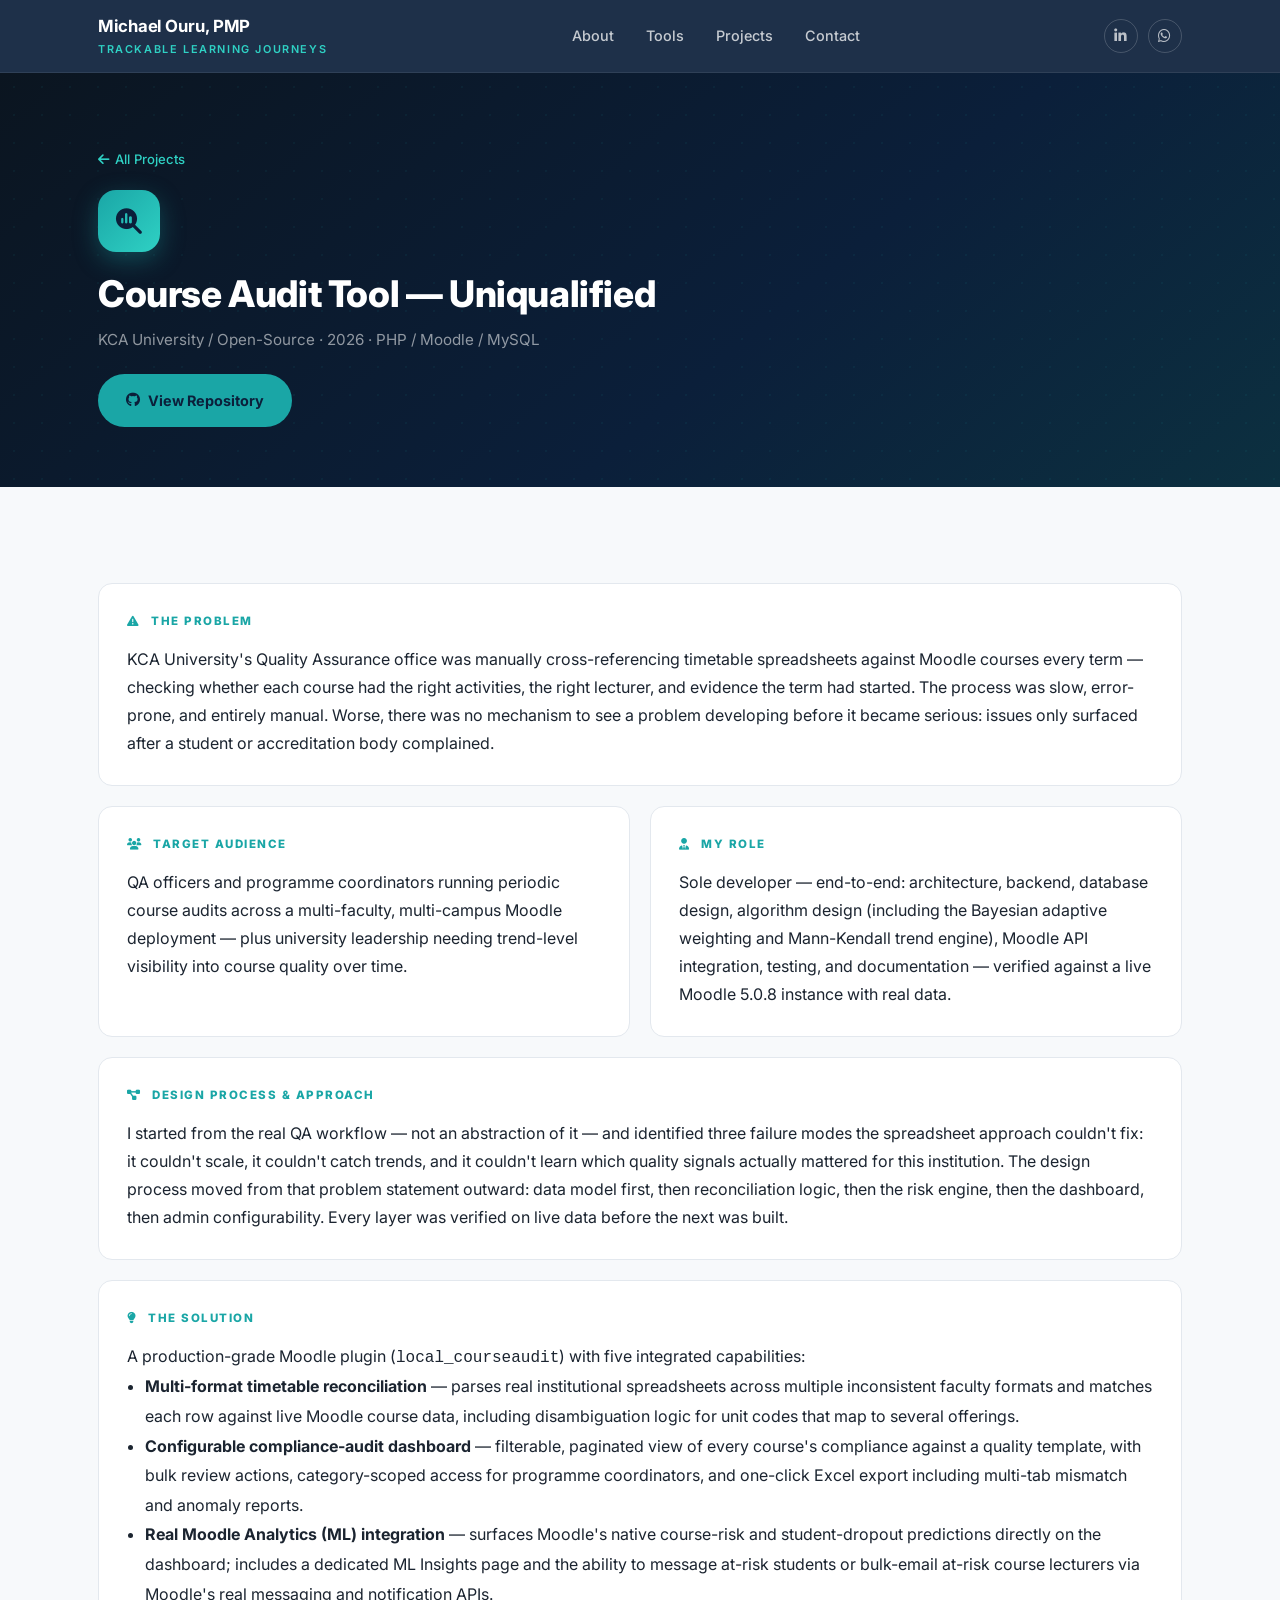
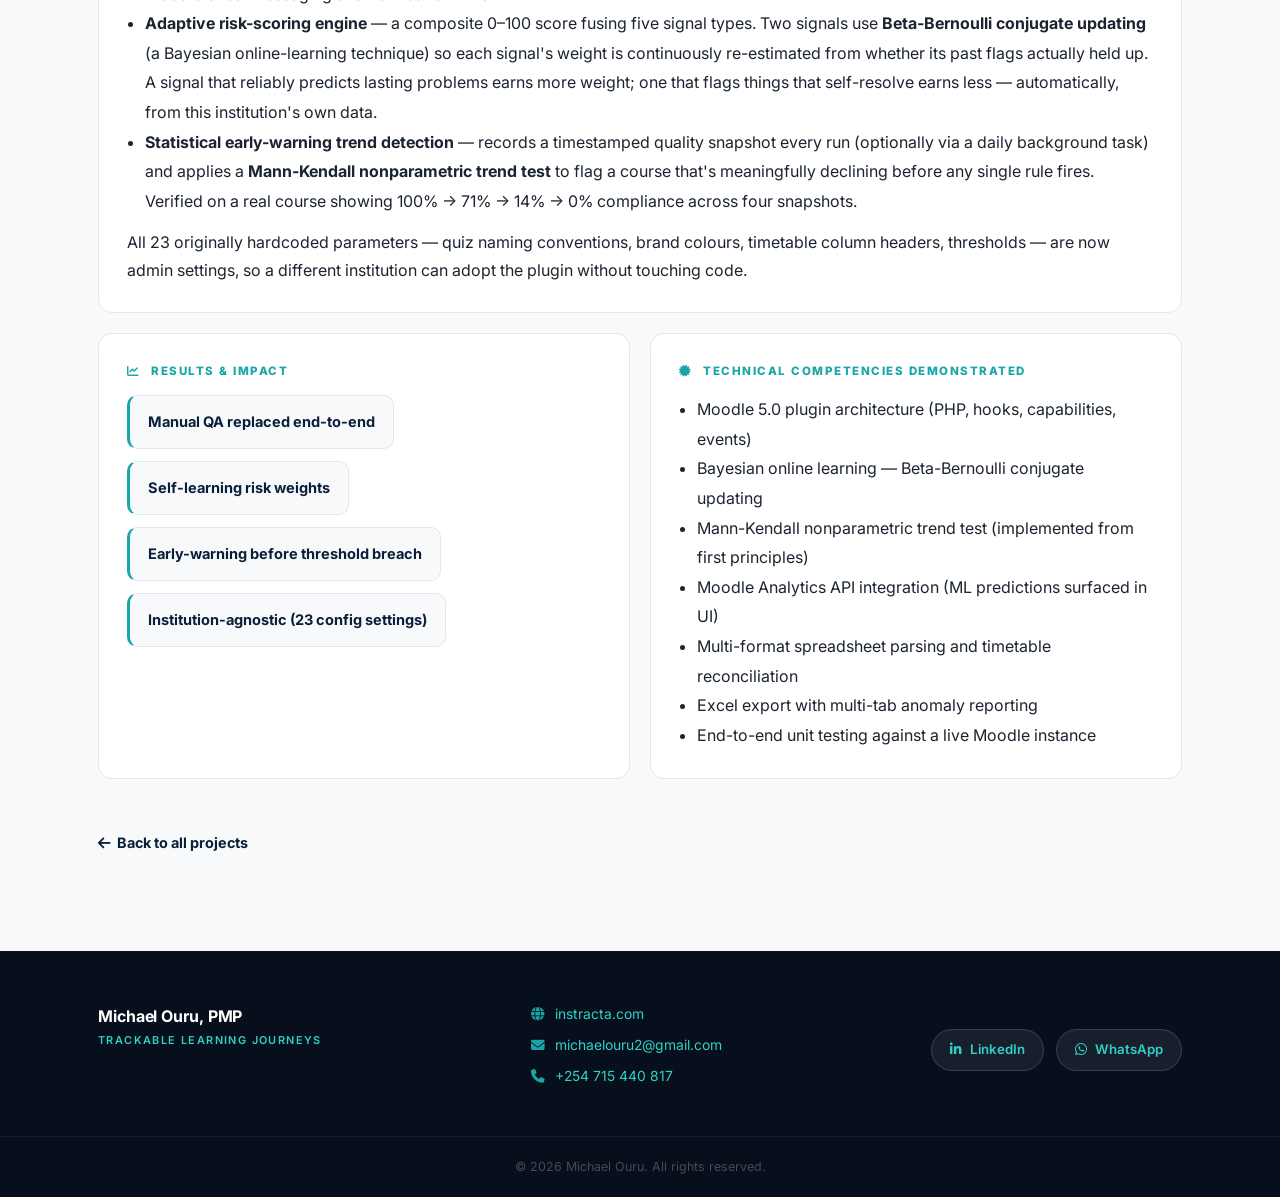
==== projects/course-audit-tool.html @ 4399a9ce "Add three new projects: Course Audit Tool, Moodle ML Backend, Nexera Learning - index.html: three ne" ====
<!DOCTYPE html>
<html lang="en">
<head>
<meta charset="UTF-8" />
<meta name="viewport" content="width=device-width, initial-scale=1.0" />
<title>Course Audit Tool — Uniqualified | Michael Ouru, PMP</title>
<link rel="stylesheet" href="../styles.css" />
<link rel="stylesheet" href="https://cdnjs.cloudflare.com/ajax/libs/font-awesome/6.5.1/css/all.min.css" integrity="sha512-DTOQO9RWCH3ppGqcWaEA1BIZOC6xxalwEsw9c2QQeAIftl+Vegovlnee1c9QX4TctnWMn13TZye+giMm8e2LwA==" crossorigin="anonymous" referrerpolicy="no-referrer" />
</head>
<body>

<header class="site-header">
  <div class="container">
    <a href="../index.html" class="brand">
      <span class="name">Michael Ouru, PMP</span>
      <span class="tagline">Trackable Learning Journeys</span>
    </a>
    <nav class="nav-links">
      <a href="../index.html#about">About</a>
      <a href="../index.html#tools">Tools</a>
      <a href="../index.html#projects">Projects</a>
      <a href="../index.html#contact">Contact</a>
    </nav>
    <div class="header-social">
      <a href="https://www.linkedin.com/in/michael-ouru-pmp%C2%AE-215671152/" target="_blank" rel="noopener" aria-label="LinkedIn"><i class="fa-brands fa-linkedin-in"></i></a>
      <a href="https://wa.me/254715440817" target="_blank" rel="noopener" aria-label="WhatsApp"><i class="fa-brands fa-whatsapp"></i></a>
    </div>
    <button class="nav-toggle" aria-label="Toggle navigation"><i class="fa-solid fa-bars"></i></button>
  </div>
</header>

<section class="case-hero">
  <div class="container">
    <a class="breadcrumb" href="../index.html#projects"><i class="fa-solid fa-arrow-left"></i> All Projects</a>
    <div class="case-icon"><i class="fa-solid fa-magnifying-glass-chart"></i></div>
    <h1>Course Audit Tool — Uniqualified</h1>
    <p class="client-line">KCA University / Open-Source · 2026 · PHP / Moodle / MySQL</p>
    <div class="case-links">
      <a class="btn btn-primary" href="https://github.com/michaelouru-sw/uniqualified" target="_blank" rel="noopener"><i class="fa-brands fa-github"></i> View Repository</a>
    </div>
  </div>
</section>

<section>
  <div class="container">
    <div class="case-grid">

      <div class="case-block full">
        <h2><i class="fa-solid fa-triangle-exclamation"></i> The Problem</h2>
        <p>KCA University's Quality Assurance office was manually cross-referencing timetable spreadsheets against Moodle courses every term — checking whether each course had the right activities, the right lecturer, and evidence the term had started. The process was slow, error-prone, and entirely manual. Worse, there was no mechanism to see a problem developing before it became serious: issues only surfaced after a student or accreditation body complained.</p>
      </div>

      <div class="case-block">
        <h2><i class="fa-solid fa-users"></i> Target Audience</h2>
        <p>QA officers and programme coordinators running periodic course audits across a multi-faculty, multi-campus Moodle deployment — plus university leadership needing trend-level visibility into course quality over time.</p>
      </div>

      <div class="case-block">
        <h2><i class="fa-solid fa-user-tie"></i> My Role</h2>
        <p>Sole developer — end-to-end: architecture, backend, database design, algorithm design (including the Bayesian adaptive weighting and Mann-Kendall trend engine), Moodle API integration, testing, and documentation — verified against a live Moodle 5.0.8 instance with real data.</p>
      </div>

      <div class="case-block full">
        <h2><i class="fa-solid fa-diagram-project"></i> Design Process &amp; Approach</h2>
        <p>I started from the real QA workflow — not an abstraction of it — and identified three failure modes the spreadsheet approach couldn't fix: it couldn't scale, it couldn't catch trends, and it couldn't learn which quality signals actually mattered for this institution. The design process moved from that problem statement outward: data model first, then reconciliation logic, then the risk engine, then the dashboard, then admin configurability. Every layer was verified on live data before the next was built.</p>
      </div>

      <div class="case-block full">
        <h2><i class="fa-solid fa-lightbulb"></i> The Solution</h2>
        <p>A production-grade Moodle plugin (<code>local_courseaudit</code>) with five integrated capabilities:</p>
        <ul>
          <li><strong>Multi-format timetable reconciliation</strong> — parses real institutional spreadsheets across multiple inconsistent faculty formats and matches each row against live Moodle course data, including disambiguation logic for unit codes that map to several offerings.</li>
          <li><strong>Configurable compliance-audit dashboard</strong> — filterable, paginated view of every course's compliance against a quality template, with bulk review actions, category-scoped access for programme coordinators, and one-click Excel export including multi-tab mismatch and anomaly reports.</li>
          <li><strong>Real Moodle Analytics (ML) integration</strong> — surfaces Moodle's native course-risk and student-dropout predictions directly on the dashboard; includes a dedicated ML Insights page and the ability to message at-risk students or bulk-email at-risk course lecturers via Moodle's real messaging and notification APIs.</li>
          <li><strong>Adaptive risk-scoring engine</strong> — a composite 0–100 score fusing five signal types. Two signals use <strong>Beta-Bernoulli conjugate updating</strong> (a Bayesian online-learning technique) so each signal's weight is continuously re-estimated from whether its past flags actually held up. A signal that reliably predicts lasting problems earns more weight; one that flags things that self-resolve earns less — automatically, from this institution's own data.</li>
          <li><strong>Statistical early-warning trend detection</strong> — records a timestamped quality snapshot every run (optionally via a daily background task) and applies a <strong>Mann-Kendall nonparametric trend test</strong> to flag a course that's meaningfully declining before any single rule fires. Verified on a real course showing 100% → 71% → 14% → 0% compliance across four snapshots.</li>
        </ul>
        <p style="margin-top:12px;">All 23 originally hardcoded parameters — quiz naming conventions, brand colours, timetable column headers, thresholds — are now admin settings, so a different institution can adopt the plugin without touching code.</p>
      </div>

      <div class="case-block">
        <h2><i class="fa-solid fa-chart-line"></i> Results &amp; Impact</h2>
        <div class="results-row">
          <div class="result-pill">Manual QA replaced end-to-end</div>
          <div class="result-pill">Self-learning risk weights</div>
          <div class="result-pill">Early-warning before threshold breach</div>
          <div class="result-pill">Institution-agnostic (23 config settings)</div>
        </div>
      </div>

      <div class="case-block">
        <h2><i class="fa-solid fa-certificate"></i> Technical Competencies Demonstrated</h2>
        <ul>
          <li>Moodle 5.0 plugin architecture (PHP, hooks, capabilities, events)</li>
          <li>Bayesian online learning — Beta-Bernoulli conjugate updating</li>
          <li>Mann-Kendall nonparametric trend test (implemented from first principles)</li>
          <li>Moodle Analytics API integration (ML predictions surfaced in UI)</li>
          <li>Multi-format spreadsheet parsing and timetable reconciliation</li>
          <li>Excel export with multi-tab anomaly reporting</li>
          <li>End-to-end unit testing against a live Moodle instance</li>
        </ul>
      </div>

    </div>
    <a class="back-link" href="../index.html#projects"><i class="fa-solid fa-arrow-left"></i> Back to all projects</a>
  </div>
</section>

<footer class="site-footer">
  <div class="container">
    <div class="brand"><span class="name">Michael Ouru, PMP</span><span class="tagline">Trackable Learning Journeys</span></div>
    <div>
      <p><i class="fa-solid fa-globe"></i> <a href="https://instracta.com" target="_blank" rel="noopener">instracta.com</a></p>
      <p><i class="fa-solid fa-envelope"></i> <a href="mailto:michaelouru2@gmail.com">michaelouru2@gmail.com</a></p>
      <p><i class="fa-solid fa-phone"></i> <a href="tel:+254715440817">+254 715 440 817</a></p>
    </div>
    <div class="social-row">
      <a class="social-link" href="https://www.linkedin.com/in/michael-ouru-pmp%C2%AE-215671152/" target="_blank" rel="noopener"><i class="fa-brands fa-linkedin-in"></i> LinkedIn</a>
      <a class="social-link" href="https://wa.me/254715440817" target="_blank" rel="noopener"><i class="fa-brands fa-whatsapp"></i> WhatsApp</a>
    </div>
  </div>
  <div class="footer-bottom">&copy; 2026 Michael Ouru. All rights reserved.</div>
</footer>

<script src="../script.js"></script>
</body>
</html>
---- styles.css ----
@import url('https://fonts.googleapis.com/css2?family=Inter:ital,wght@0,400;0,500;0,600;0,700;0,800;1,400&display=swap');

:root {
  --navy: #0b1f3a;
  --navy-light: #142d52;
  --teal: #1aa6a6;
  --teal-light: #2fd1c4;
  --ink: #1b2430;
  --muted: #5b6776;
  --paper: #f7f9fb;
  --white: #ffffff;
  --border: #e3e8ee;
  --radius: 14px;
  --shadow: 0 8px 24px rgba(11,31,58,0.08);
  --shadow-lg: 0 20px 48px rgba(11,31,58,0.14);
  --max-width: 1140px;
}

/* ── Reset & base ─────────────────────────────────────────── */
*, *::before, *::after { box-sizing: border-box; margin: 0; padding: 0; }

html { scroll-behavior: smooth; font-size: 16px; }

body {
  font-family: 'Inter', system-ui, -apple-system, sans-serif;
  color: var(--ink);
  background: var(--paper);
  line-height: 1.65;
  -webkit-font-smoothing: antialiased;
}

a { color: var(--teal); text-decoration: none; }
a:hover { text-decoration: underline; }
img { max-width: 100%; display: block; }

.container {
  max-width: var(--max-width);
  margin: 0 auto;
  padding: 0 28px;
}

/* ── Scroll progress ─────────────────────────────────────── */
.scroll-progress {
  position: fixed;
  top: 0; left: 0;
  height: 3px;
  background: linear-gradient(90deg, var(--teal), var(--teal-light));
  z-index: 200;
  width: 0%;
  transition: width 0.08s linear;
  pointer-events: none;
}

/* ── Scroll fade-in ──────────────────────────────────────── */
.fade-in-up {
  opacity: 0;
  transform: translateY(32px);
  transition: opacity 0.6s ease, transform 0.6s ease;
}
.fade-in-up.visible {
  opacity: 1;
  transform: none;
}

/* ── Header ──────────────────────────────────────────────── */
.site-header {
  background: rgba(11,31,58,0.92);
  backdrop-filter: blur(18px);
  -webkit-backdrop-filter: blur(18px);
  color: var(--white);
  position: sticky;
  top: 0;
  z-index: 100;
  border-bottom: 1px solid rgba(255,255,255,0.08);
}

.site-header .container {
  display: flex;
  align-items: center;
  justify-content: space-between;
  height: 72px;
}

.brand {
  display: flex;
  flex-direction: column;
  color: var(--white);
}

.brand .name {
  font-size: 1.05rem;
  font-weight: 700;
  letter-spacing: -0.1px;
}

.brand .tagline {
  font-size: 0.68rem;
  color: var(--teal-light);
  text-transform: uppercase;
  letter-spacing: 1.6px;
  font-weight: 600;
}

.brand:hover { text-decoration: none; }

.nav-links {
  display: flex;
  gap: 32px;
  align-items: center;
}

.nav-links a {
  color: rgba(255,255,255,0.75);
  font-weight: 500;
  font-size: 0.9rem;
  transition: color 0.15s;
}

.nav-links a:hover,
.nav-links a.active { color: var(--white); text-decoration: none; }

.nav-toggle {
  display: none;
  background: none;
  border: none;
  color: var(--white);
  font-size: 1.5rem;
  cursor: pointer;
}

.header-social {
  display: flex;
  gap: 10px;
}

.header-social a {
  color: rgba(255,255,255,0.7);
  font-size: 0.9rem;
  width: 34px;
  height: 34px;
  display: inline-flex;
  align-items: center;
  justify-content: center;
  border: 1px solid rgba(255,255,255,0.18);
  border-radius: 50%;
  transition: color 0.15s, border-color 0.15s, background 0.15s;
}

.header-social a:hover {
  color: var(--white);
  border-color: var(--teal);
  background: rgba(26,166,166,0.15);
  text-decoration: none;
}

/* ── Hero ────────────────────────────────────────────────── */
.hero {
  background: linear-gradient(140deg, #0b1520 0%, var(--navy) 45%, #0c3040 100%);
  color: var(--white);
  padding: 96px 0 80px;
  position: relative;
  overflow: hidden;
}

.hero::before {
  content: '';
  position: absolute;
  inset: 0;
  background-image: radial-gradient(rgba(26,166,166,0.08) 1px, transparent 1px);
  background-size: 32px 32px;
  pointer-events: none;
}

.hero .container {
  display: grid;
  grid-template-columns: 1fr 1fr;
  gap: 56px;
  align-items: center;
  position: relative;
}

.hero-copy { display: flex; flex-direction: column; gap: 0; }

.hero-eyebrow {
  display: inline-flex;
  align-items: center;
  gap: 8px;
  font-size: 0.75rem;
  font-weight: 700;
  letter-spacing: 2px;
  text-transform: uppercase;
  color: var(--teal-light);
  margin-bottom: 20px;
}

.hero-eyebrow::before {
  content: '';
  display: block;
  width: 24px;
  height: 2px;
  background: var(--teal-light);
}

.hero h1 {
  font-size: 3rem;
  line-height: 1.1;
  font-weight: 800;
  letter-spacing: -0.8px;
  margin-bottom: 22px;
  text-wrap: balance;
}

.hero h1 span { color: var(--teal-light); }

.hero p.lead {
  font-size: 1.05rem;
  color: rgba(201,214,232,0.9);
  max-width: 480px;
  margin-bottom: 36px;
  line-height: 1.8;
}

.cta-row { display: flex; gap: 14px; flex-wrap: wrap; }

/* Buttons */
.btn {
  display: inline-flex;
  align-items: center;
  gap: 8px;
  padding: 13px 26px;
  border-radius: 999px;
  font-weight: 700;
  font-size: 0.9rem;
  cursor: pointer;
  border: 2px solid transparent;
  font-family: inherit;
  transition: transform 0.15s, box-shadow 0.15s, background 0.15s, color 0.15s, border-color 0.15s;
}
.btn:hover { transform: translateY(-2px); text-decoration: none; }

.btn-primary { background: var(--teal); color: var(--navy); }
.btn-primary:hover { background: var(--teal-light); box-shadow: 0 8px 28px rgba(47,209,196,0.4); color: var(--navy); }

.btn-outline { border-color: rgba(255,255,255,0.4); color: var(--white); }
.btn-outline:hover { border-color: var(--teal-light); color: var(--teal-light); }

/* Hero device mockup */
.hero-visual {
  display: flex;
  align-items: center;
  justify-content: center;
}

.hero-device {
  width: 100%;
  max-width: 500px;
  filter: drop-shadow(0 32px 64px rgba(0,0,0,0.55));
  animation: device-float 6s ease-in-out infinite;
}

@keyframes device-float {
  0%, 100% { transform: translateY(0); }
  50% { transform: translateY(-12px); }
}

@media (prefers-reduced-motion: reduce) {
  .hero-device { animation: none; }
}

.hero-photo-wrap {
  position: relative;
  width: 340px;
  max-width: 100%;
}

.hero-photo {
  width: 100%;
  border-radius: 24px;
  display: block;
  object-fit: cover;
  aspect-ratio: 3/4;
  box-shadow: 0 0 0 4px rgba(47,209,196,0.25), 0 32px 72px rgba(0,0,0,0.5);
  animation: device-float 6s ease-in-out infinite;
}

.hero-photo-badge {
  position: absolute;
  bottom: -14px;
  right: -14px;
  background: var(--teal);
  color: #fff;
  font-size: 0.78rem;
  font-weight: 700;
  letter-spacing: 0.3px;
  padding: 8px 14px;
  border-radius: 50px;
  box-shadow: 0 8px 24px rgba(26,166,166,0.45);
  display: flex;
  align-items: center;
  gap: 6px;
  white-space: nowrap;
}

/* ── Stats strip ─────────────────────────────────────────── */
.stat-strip {
  background: linear-gradient(135deg, #0b1520 0%, var(--navy) 100%);
  border-bottom: 1px solid rgba(255,255,255,0.06);
}

.stat-strip .container {
  display: grid;
  grid-template-columns: repeat(4, 1fr);
}

.stat-strip-card {
  padding: 36px 24px;
  text-align: center;
  border-right: 1px solid rgba(255,255,255,0.07);
  transition: background 0.2s;
}

.stat-strip-card:last-child { border-right: none; }
.stat-strip-card:hover { background: rgba(255,255,255,0.03); }

.stat-strip-card .icon {
  color: var(--teal);
  font-size: 1.4rem;
  margin-bottom: 10px;
  opacity: 0.8;
}

.stat-strip-card .num {
  font-size: 2.1rem;
  font-weight: 800;
  color: var(--white);
  letter-spacing: -0.5px;
  font-variant-numeric: tabular-nums;
}

.stat-strip-card .label {
  font-size: 0.78rem;
  color: rgba(255,255,255,0.45);
  margin-top: 5px;
  font-weight: 500;
  text-transform: uppercase;
  letter-spacing: 0.8px;
}

/* ── Trusted strip ───────────────────────────────────────── */
.trusted-strip {
  background: var(--white);
  border-bottom: 1px solid var(--border);
  padding: 18px 0;
}

.trusted-strip .container {
  display: flex;
  align-items: center;
  gap: 24px;
  flex-wrap: wrap;
  justify-content: center;
}

.trusted-label {
  font-size: 0.7rem;
  font-weight: 700;
  text-transform: uppercase;
  letter-spacing: 2px;
  color: var(--muted);
  white-space: nowrap;
}

.trusted-names {
  display: flex;
  flex-wrap: wrap;
  gap: 8px;
  align-items: center;
}

.trusted-name {
  font-weight: 600;
  font-size: 0.8rem;
  color: var(--navy);
  background: var(--paper);
  border: 1px solid var(--border);
  border-radius: 999px;
  padding: 5px 14px;
  white-space: nowrap;
}

/* ── Section generic ─────────────────────────────────────── */
section { padding: 96px 0; }

.section-head {
  text-align: center;
  max-width: 640px;
  margin: 0 auto 56px;
}

.section-head .eyebrow {
  color: var(--teal);
  font-weight: 700;
  font-size: 0.72rem;
  letter-spacing: 2.5px;
  text-transform: uppercase;
  display: inline-block;
  margin-bottom: 10px;
}

.section-head h2 {
  font-size: 2.2rem;
  font-weight: 800;
  margin-bottom: 12px;
  color: var(--navy);
  letter-spacing: -0.5px;
  line-height: 1.2;
  text-wrap: balance;
}

.section-head p { color: var(--muted); font-size: 1rem; line-height: 1.75; }

/* ── About ───────────────────────────────────────────────── */
.about-grid {
  display: grid;
  grid-template-columns: 280px 1fr;
  gap: 64px;
  align-items: start;
}

.about-photo {
  width: 280px;
  height: 320px;
  border-radius: 20px;
  background: linear-gradient(135deg, var(--teal), var(--navy));
  box-shadow: 0 24px 56px rgba(11,31,58,0.22);
  overflow: hidden;
  position: relative;
}

.about-photo img {
  width: 100%;
  height: 100%;
  object-fit: cover;
}

.about-text h2 {
  font-size: 1.8rem;
  font-weight: 800;
  color: var(--navy);
  letter-spacing: -0.3px;
  margin-bottom: 16px;
}

.about-device-wrap {
  margin-top: 28px;
  background: linear-gradient(135deg, #0b1520 0%, var(--navy) 100%);
  border-radius: 16px;
  padding: 20px 20px 12px;
  box-shadow: 0 16px 48px rgba(11,31,58,0.28), 0 0 0 1px rgba(255,255,255,0.06);
}

.about-device {
  width: 100%;
  height: auto;
  display: block;
}

.about-device-caption {
  font-size: 0.75rem;
  color: rgba(255,255,255,0.4);
  text-align: center;
  margin: 10px 0 0;
  letter-spacing: 0.2px;
  display: flex;
  align-items: center;
  justify-content: center;
  gap: 6px;
}

.about-text p {
  color: var(--ink);
  line-height: 1.8;
  font-size: 0.97rem;
}

.about-text p + p { margin-top: 14px; }

.tool-tags { display: flex; flex-wrap: wrap; gap: 10px; margin-top: 24px; }

.tool-tag {
  background: var(--white);
  border: 1px solid var(--border);
  color: var(--navy);
  padding: 6px 15px;
  border-radius: 999px;
  font-size: 0.8rem;
  font-weight: 600;
}

/* ── Process section ─────────────────────────────────────── */
.process-section { background: var(--white); }

.process-steps {
  display: grid;
  grid-template-columns: repeat(4, 1fr);
  position: relative;
}

.process-connector {
  position: absolute;
  top: 40px;
  left: calc(12.5% + 4px);
  right: calc(12.5% + 4px);
  height: 2px;
  background: linear-gradient(90deg, var(--teal) 0%, var(--teal-light) 100%);
  opacity: 0.25;
  pointer-events: none;
}

.process-step {
  text-align: center;
  padding: 0 28px 0;
  position: relative;
}

.process-num {
  width: 80px;
  height: 80px;
  border-radius: 50%;
  background: linear-gradient(135deg, var(--teal), var(--teal-light));
  color: var(--navy);
  font-size: 1.6rem;
  font-weight: 800;
  display: flex;
  align-items: center;
  justify-content: center;
  margin: 0 auto 22px;
  position: relative;
  z-index: 1;
  box-shadow: 0 8px 24px rgba(26,166,166,0.3);
}

.process-step h3 {
  font-size: 1rem;
  font-weight: 700;
  color: var(--navy);
  margin-bottom: 10px;
}

.process-step p {
  font-size: 0.86rem;
  color: var(--muted);
  line-height: 1.65;
}

/* ── Tools — dark section ────────────────────────────────── */
.tools-section {
  background: var(--navy);
  padding: 96px 0;
}

.tools-section .eyebrow { color: var(--teal-light); }
.tools-section .section-head h2 { color: var(--white); }
.tools-section .section-head p { color: rgba(255,255,255,0.5); }

.tools-grid {
  display: grid;
  grid-template-columns: repeat(4, 1fr);
  gap: 18px;
}

.tool-card {
  background: rgba(255,255,255,0.05);
  border: 1px solid rgba(255,255,255,0.09);
  border-radius: var(--radius);
  padding: 28px 20px;
  text-align: center;
  transition: background 0.18s, border-color 0.18s, transform 0.18s;
}

.tool-card:hover {
  background: rgba(255,255,255,0.09);
  border-color: var(--teal);
  transform: translateY(-3px);
}

.tool-card .icon {
  font-size: 1.8rem;
  margin-bottom: 14px;
  color: var(--teal-light);
}

.tool-card .tname {
  font-weight: 700;
  color: var(--white);
  font-size: 0.92rem;
  margin-bottom: 6px;
}

.tool-card .tdesc {
  font-size: 0.78rem;
  color: rgba(255,255,255,0.42);
  line-height: 1.55;
}

/* ── Featured project ────────────────────────────────────── */
.featured-project {
  background: linear-gradient(140deg, var(--navy) 0%, #0d3348 100%);
  border-radius: 22px;
  padding: 48px 52px;
  display: grid;
  grid-template-columns: 1fr 420px;
  gap: 52px;
  align-items: center;
  margin-bottom: 48px;
  position: relative;
  overflow: hidden;
  box-shadow: var(--shadow-lg);
}

.featured-project::before {
  content: '';
  position: absolute;
  inset: 0;
  background-image: radial-gradient(rgba(47,209,196,0.07) 1px, transparent 1px);
  background-size: 26px 26px;
  pointer-events: none;
}

.featured-project-copy { position: relative; z-index: 1; }

.featured-badge {
  font-size: 0.68rem;
  font-weight: 700;
  letter-spacing: 2.5px;
  text-transform: uppercase;
  color: var(--teal-light);
  display: flex;
  align-items: center;
  gap: 8px;
  margin-bottom: 16px;
}

.featured-badge::before {
  content: '';
  display: block;
  width: 20px;
  height: 2px;
  background: var(--teal-light);
}

.featured-project h3 {
  font-size: 1.9rem;
  font-weight: 800;
  color: var(--white);
  margin-bottom: 8px;
  letter-spacing: -0.4px;
  line-height: 1.2;
  text-wrap: balance;
}

.featured-client {
  color: rgba(255,255,255,0.5);
  font-size: 0.88rem;
  margin-bottom: 18px;
  font-weight: 500;
}

.featured-blurb {
  color: rgba(255,255,255,0.75);
  font-size: 0.97rem;
  line-height: 1.75;
  margin-bottom: 28px;
}

.featured-stats {
  display: flex;
  gap: 32px;
  margin-bottom: 32px;
}

.f-stat .f-num {
  font-size: 1.8rem;
  font-weight: 800;
  color: var(--teal-light);
  letter-spacing: -0.5px;
  font-variant-numeric: tabular-nums;
}

.f-stat .f-label {
  font-size: 0.73rem;
  color: rgba(255,255,255,0.4);
  margin-top: 3px;
  text-transform: uppercase;
  letter-spacing: 0.8px;
  font-weight: 500;
}

.featured-visual {
  position: relative;
  z-index: 1;
  display: flex;
  align-items: center;
  justify-content: center;
}

.featured-svg {
  width: 100%;
  border-radius: 14px;
  filter: drop-shadow(0 16px 40px rgba(0,0,0,0.4));
}

/* ── Project grid ────────────────────────────────────────── */
.filter-bar {
  display: flex;
  gap: 8px;
  flex-wrap: wrap;
  justify-content: center;
  margin-bottom: 44px;
}

.filter-btn {
  background: var(--white);
  border: 1.5px solid var(--border);
  color: var(--ink);
  padding: 9px 20px;
  border-radius: 999px;
  font-size: 0.83rem;
  font-weight: 600;
  cursor: pointer;
  font-family: inherit;
  transition: background 0.15s, color 0.15s, border-color 0.15s, transform 0.15s;
  display: inline-flex;
  align-items: center;
  gap: 6px;
}

.filter-btn:hover {
  border-color: var(--teal);
  color: var(--teal);
  transform: translateY(-1px);
}

.filter-btn.active {
  background: var(--navy);
  color: var(--white);
  border-color: var(--navy);
}

.project-grid {
  display: grid;
  grid-template-columns: repeat(3, 1fr);
  gap: 24px;
}

.project-card {
  background: var(--white);
  border: 1px solid var(--border);
  border-top: 3px solid transparent;
  border-radius: var(--radius);
  padding: 0 0 24px;
  overflow: hidden;
  box-shadow: var(--shadow);
  display: flex;
  flex-direction: column;
  transition: transform 0.2s, box-shadow 0.2s, border-top-color 0.2s;
}

.project-card:hover {
  transform: translateY(-6px);
  box-shadow: var(--shadow-lg);
  border-top-color: var(--teal);
}

/* Card thumbnail with unique SVG per card */
.card-thumb {
  height: 180px;
  position: relative;
  overflow: hidden;
  display: flex;
  align-items: center;
  justify-content: center;
  flex-shrink: 0;
}

.thumb-bg {
  position: absolute;
  inset: 0;
  width: 100%;
  height: 100%;
}

.card-thumb > i {
  position: relative;
  z-index: 1;
  font-size: 2.8rem;
  color: rgba(255,255,255,0.95);
  filter: drop-shadow(0 2px 8px rgba(0,0,0,0.3));
}

.card-body {
  padding: 20px 22px 0;
  display: flex;
  flex-direction: column;
  flex: 1;
}

.project-card .year {
  font-size: 0.72rem;
  color: var(--teal);
  font-weight: 700;
  letter-spacing: 0.8px;
  text-transform: uppercase;
  margin-bottom: 8px;
}

.project-card h3 {
  font-size: 1.08rem;
  color: var(--navy);
  font-weight: 700;
  line-height: 1.3;
  margin-bottom: 4px;
}

.project-card .client {
  font-size: 0.82rem;
  color: var(--muted);
  margin-bottom: 14px;
  font-weight: 500;
}

.project-card .blurb {
  color: var(--ink);
  font-size: 0.89rem;
  flex-grow: 1;
  margin-bottom: 16px;
  line-height: 1.65;
}

.project-card .tags {
  display: flex;
  flex-wrap: wrap;
  gap: 5px;
  margin-bottom: 16px;
}

.project-card .tags span {
  font-size: 0.7rem;
  background: var(--paper);
  border: 1px solid var(--border);
  padding: 3px 9px;
  border-radius: 999px;
  color: var(--navy);
  font-weight: 600;
}

.project-card .results {
  font-size: 0.8rem;
  color: var(--muted);
  margin-bottom: 18px;
  line-height: 1.5;
}

.project-card .results strong { color: var(--teal); }

.card-link {
  font-weight: 700;
  font-size: 0.88rem;
  color: var(--navy);
  display: inline-flex;
  align-items: center;
  gap: 6px;
  transition: color 0.15s;
}

.card-link:hover { color: var(--teal); text-decoration: none; }
.card-link i { transition: transform 0.15s; }
.card-link:hover i { transform: translateX(4px); }

/* ── Case study page ─────────────────────────────────────── */
.case-block h2 i { color: var(--teal); margin-right: 6px; }

.case-hero {
  background: linear-gradient(140deg, #0b1520 0%, var(--navy) 60%, #0c3040 100%);
  color: var(--white);
  padding: 72px 0 60px;
  position: relative;
  overflow: hidden;
}

.case-hero::before {
  content: '';
  position: absolute;
  inset: 0;
  background-image: radial-gradient(rgba(26,166,166,0.07) 1px, transparent 1px);
  background-size: 28px 28px;
  pointer-events: none;
}

.case-hero .container { position: relative; }

.breadcrumb {
  font-size: 0.82rem;
  color: var(--teal-light);
  margin-bottom: 20px;
  display: inline-flex;
  align-items: center;
  gap: 6px;
  font-weight: 500;
  transition: opacity 0.15s;
}
.breadcrumb:hover { opacity: 0.75; text-decoration: none; }

.case-icon {
  width: 62px;
  height: 62px;
  border-radius: 18px;
  background: linear-gradient(135deg, var(--teal), var(--teal-light));
  display: flex;
  align-items: center;
  justify-content: center;
  font-size: 1.6rem;
  color: var(--navy);
  margin-bottom: 20px;
  box-shadow: 0 8px 24px rgba(26,166,166,0.35);
}

.case-hero h1 {
  font-size: 2.3rem;
  font-weight: 800;
  margin-bottom: 10px;
  letter-spacing: -0.4px;
  line-height: 1.2;
}

.case-hero .client-line {
  color: rgba(255,255,255,0.55);
  font-size: 0.95rem;
  margin-bottom: 22px;
}

.case-links { display: flex; gap: 12px; flex-wrap: wrap; }

.case-grid {
  display: grid;
  grid-template-columns: repeat(2, 1fr);
  gap: 20px;
  margin-bottom: 16px;
}

.case-block {
  background: var(--white);
  border: 1px solid var(--border);
  border-radius: var(--radius);
  padding: 28px;
}

.case-block.full { grid-column: 1 / -1; }

.case-block h2 {
  font-size: 0.72rem;
  color: var(--teal);
  margin-bottom: 14px;
  text-transform: uppercase;
  letter-spacing: 1.5px;
  font-weight: 800;
}

.case-block ul { padding-left: 18px; color: var(--ink); line-height: 1.85; }
.case-block p { color: var(--ink); line-height: 1.75; }

.results-row {
  display: flex;
  gap: 12px;
  flex-wrap: wrap;
}

.result-pill {
  background: var(--paper);
  border: 1px solid var(--border);
  border-left: 3px solid var(--teal);
  border-radius: 10px;
  padding: 14px 18px;
  font-weight: 700;
  color: var(--navy);
  font-size: 0.91rem;
}

.media-placeholder {
  background: var(--paper);
  border: 1px dashed var(--border);
  border-radius: 10px;
  padding: 28px;
  text-align: center;
  color: var(--muted);
  font-size: 0.85rem;
  margin-top: 14px;
}

.case-block .meta-label {
  display: block;
  font-size: 0.7rem;
  text-transform: uppercase;
  letter-spacing: 1px;
  color: var(--muted);
  margin-bottom: 6px;
}

.samples-list {
  display: flex;
  flex-wrap: wrap;
  gap: 10px;
  margin-top: 14px;
}

.samples-list a {
  background: var(--teal);
  color: var(--navy);
  padding: 9px 18px;
  border-radius: 999px;
  font-weight: 700;
  font-size: 0.84rem;
  display: inline-flex;
  align-items: center;
  gap: 6px;
  transition: background 0.15s, transform 0.15s;
}

.samples-list a:hover {
  background: var(--teal-light);
  transform: translateY(-1px);
  text-decoration: none;
}

.back-link {
  display: inline-flex;
  align-items: center;
  gap: 6px;
  margin: 36px 0 0;
  font-weight: 700;
  font-size: 0.9rem;
  color: var(--navy);
  transition: color 0.15s;
}
.back-link:hover { color: var(--teal); text-decoration: none; }

/* ── CTA section ─────────────────────────────────────────── */
.cta-section {
  background: linear-gradient(140deg, #0b1520 0%, var(--navy) 60%, #0c3040 100%);
  color: var(--white);
  text-align: center;
  padding: 100px 0;
  position: relative;
  overflow: hidden;
}

.cta-section::before {
  content: '';
  position: absolute;
  inset: 0;
  background-image: radial-gradient(rgba(26,166,166,0.07) 1px, transparent 1px);
  background-size: 28px 28px;
  pointer-events: none;
}

.cta-section .container { position: relative; }

.cta-section h2 {
  font-size: 2.5rem;
  font-weight: 800;
  margin-bottom: 16px;
  letter-spacing: -0.5px;
  line-height: 1.15;
  text-wrap: balance;
}

.cta-section h2 span { color: var(--teal-light); }

.cta-section p {
  color: rgba(255,255,255,0.6);
  max-width: 500px;
  margin: 0 auto 40px;
  font-size: 1.05rem;
  line-height: 1.8;
}

.cta-section .cta-row {
  justify-content: center;
}

/* ── Social / footer ─────────────────────────────────────── */
.social-row { display: flex; gap: 12px; align-items: center; }

.social-link {
  display: inline-flex;
  align-items: center;
  gap: 8px;
  color: var(--white);
  background: rgba(255,255,255,0.07);
  border: 1px solid rgba(255,255,255,0.14);
  padding: 9px 18px;
  border-radius: 999px;
  font-size: 0.83rem;
  font-weight: 600;
  transition: background 0.15s, border-color 0.15s;
}

.social-link:hover {
  background: rgba(255,255,255,0.14);
  border-color: var(--teal);
  text-decoration: none;
}

.site-footer {
  background: #070f1c;
  color: rgba(201,214,232,0.7);
  padding: 52px 0 0;
}

.site-footer .container {
  display: flex;
  justify-content: space-between;
  flex-wrap: wrap;
  gap: 28px;
  padding-bottom: 40px;
}

.site-footer .brand { display: flex; flex-direction: column; }
.site-footer .brand .name { color: var(--white); font-size: 1rem; font-weight: 700; }
.site-footer .brand .tagline { color: var(--teal-light); font-size: 0.68rem; letter-spacing: 1.4px; margin-top: 2px; text-transform: uppercase; font-weight: 600; }

.site-footer p {
  font-size: 0.87rem;
  margin-bottom: 8px;
  display: flex;
  align-items: center;
  gap: 10px;
}

.site-footer p i { color: var(--teal); font-size: 0.85rem; width: 14px; }

.site-footer a { color: var(--teal-light); transition: color 0.15s; }
.site-footer a:hover { color: var(--white); }

.footer-bottom {
  text-align: center;
  font-size: 0.78rem;
  padding: 20px 24px;
  border-top: 1px solid rgba(255,255,255,0.06);
  color: rgba(255,255,255,0.25);
}

/* ── Back to top ─────────────────────────────────────────── */
.back-top {
  position: fixed;
  bottom: 28px;
  right: 28px;
  width: 46px;
  height: 46px;
  background: var(--navy);
  color: var(--white);
  border: 1.5px solid rgba(255,255,255,0.15);
  border-radius: 50%;
  font-size: 1rem;
  cursor: pointer;
  box-shadow: 0 6px 20px rgba(11,31,58,0.3);
  opacity: 0;
  pointer-events: none;
  transition: opacity 0.25s, transform 0.2s, background 0.15s;
  z-index: 40;
  display: flex;
  align-items: center;
  justify-content: center;
  font-family: inherit;
}

.back-top.visible { opacity: 1; pointer-events: all; }
.back-top:hover { transform: translateY(-3px); background: var(--teal); border-color: var(--teal); }

/* ── Responsive ──────────────────────────────────────────── */
@media (max-width: 1000px) {
  .hero .container { grid-template-columns: 1fr; }
  .hero-visual { margin-top: 32px; }
  .hero-device { max-width: 420px; }
  .about-grid { grid-template-columns: 1fr; }
  .about-photo { margin: 0 auto; }
  .project-grid { grid-template-columns: repeat(2, 1fr); }
  .case-grid { grid-template-columns: 1fr; }
  .tools-grid { grid-template-columns: repeat(2, 1fr); }
  .featured-project { grid-template-columns: 1fr; }
  .featured-visual { display: none; }
  .process-steps { grid-template-columns: repeat(2, 1fr); gap: 40px; }
  .process-connector { display: none; }
}

@media (max-width: 760px) {
  .stat-strip .container { grid-template-columns: repeat(2, 1fr); }
  .stat-strip-card { border-right: none; border-bottom: 1px solid rgba(255,255,255,0.07); }
  .stat-strip-card:nth-child(2n) { }
  .stat-strip-card:last-child { border-bottom: none; }
}

@media (max-width: 640px) {
  .nav-links { display: none; }
  .header-social { display: none; }
  .nav-toggle { display: block; }
  .project-grid { grid-template-columns: 1fr; }
  .process-steps { grid-template-columns: 1fr 1fr; }
  .hero { padding: 64px 0 56px; }
  .hero h1 { font-size: 2.1rem; }
  .cta-section h2 { font-size: 1.8rem; }
  .featured-project { padding: 32px 28px; }
  .featured-project h3 { font-size: 1.5rem; }
  .featured-stats { gap: 20px; }
  .site-footer .container { flex-direction: column; }
  .back-top { bottom: 16px; right: 16px; }
  section { padding: 72px 0; }
}

body.nav-open .nav-links {
  display: flex;
  position: fixed;
  top: 72px;
  left: 0;
  right: 0;
  background: rgba(11,31,58,0.97);
  backdrop-filter: blur(16px);
  flex-direction: column;
  padding: 24px 28px;
  gap: 20px;
  z-index: 99;
  border-bottom: 1px solid rgba(255,255,255,0.08);
}

body.nav-open .nav-links a {
  color: rgba(255,255,255,0.85);
  font-size: 1.05rem;
}
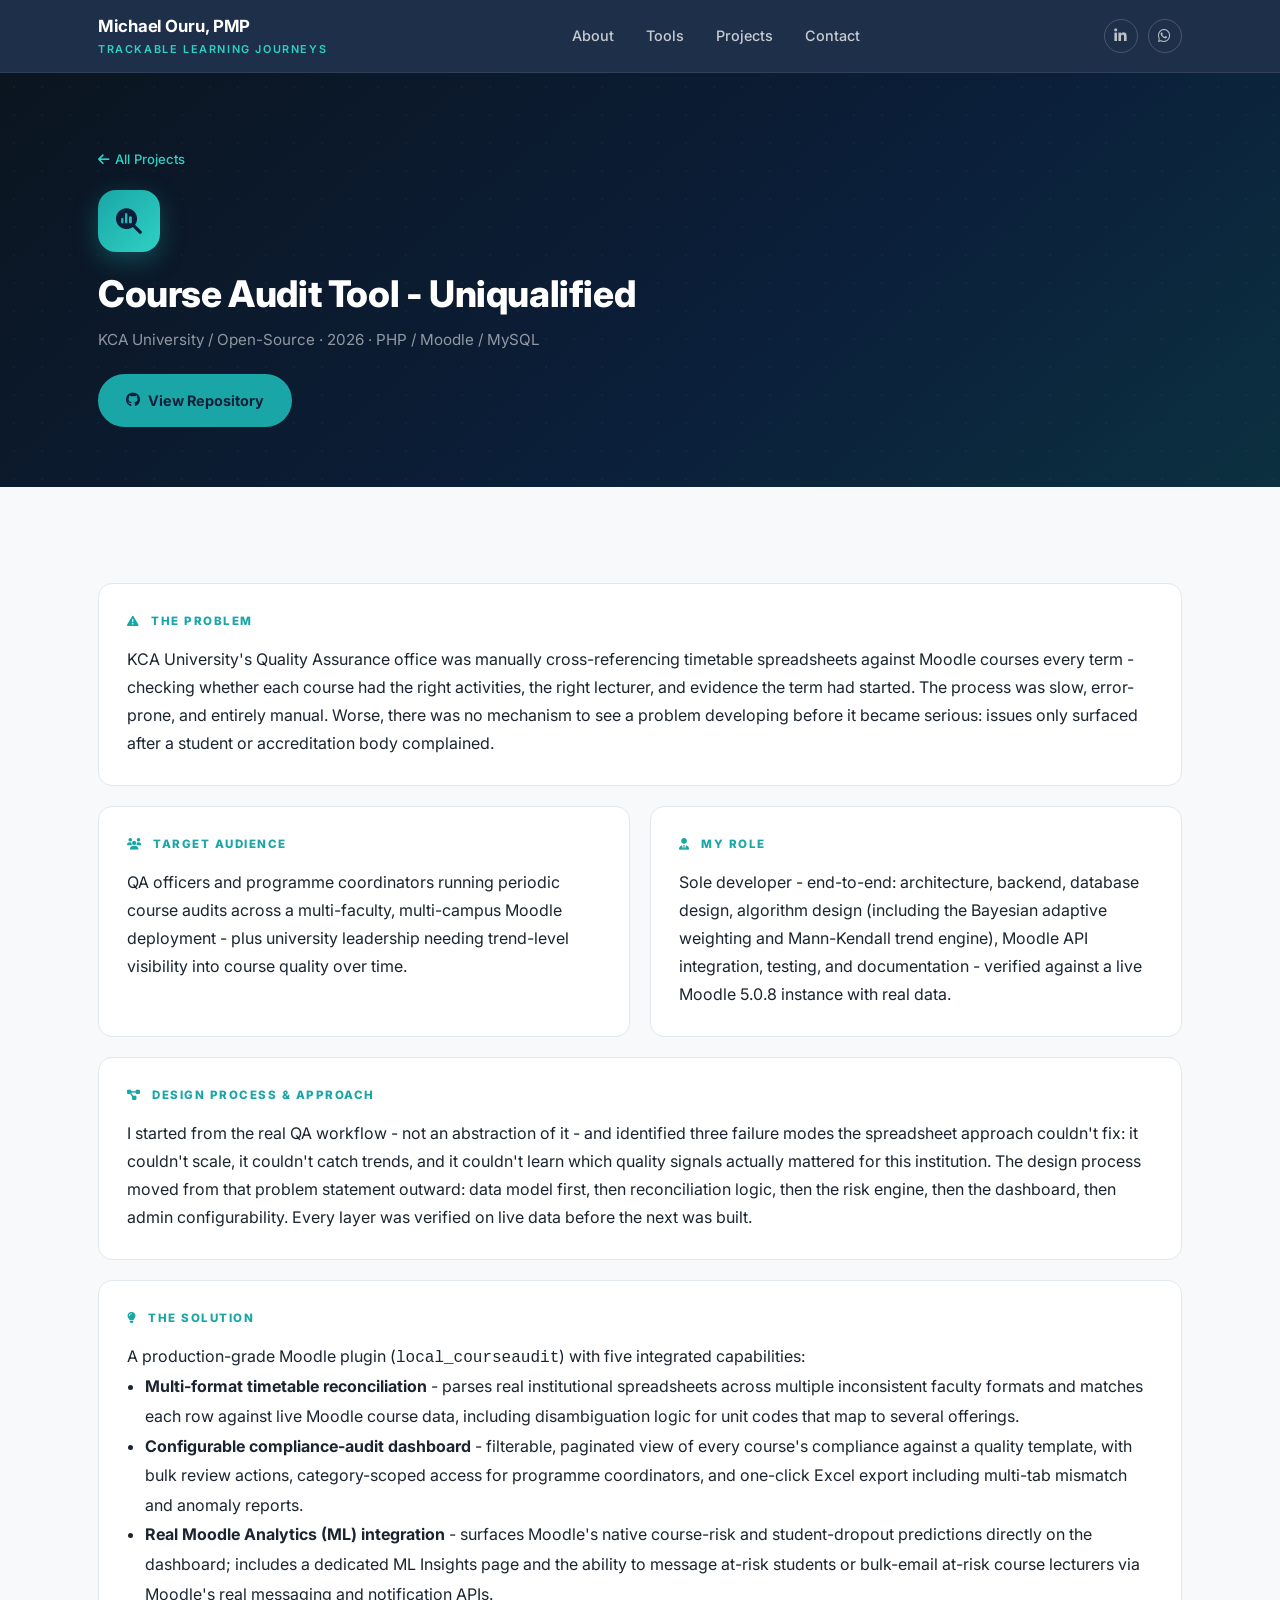
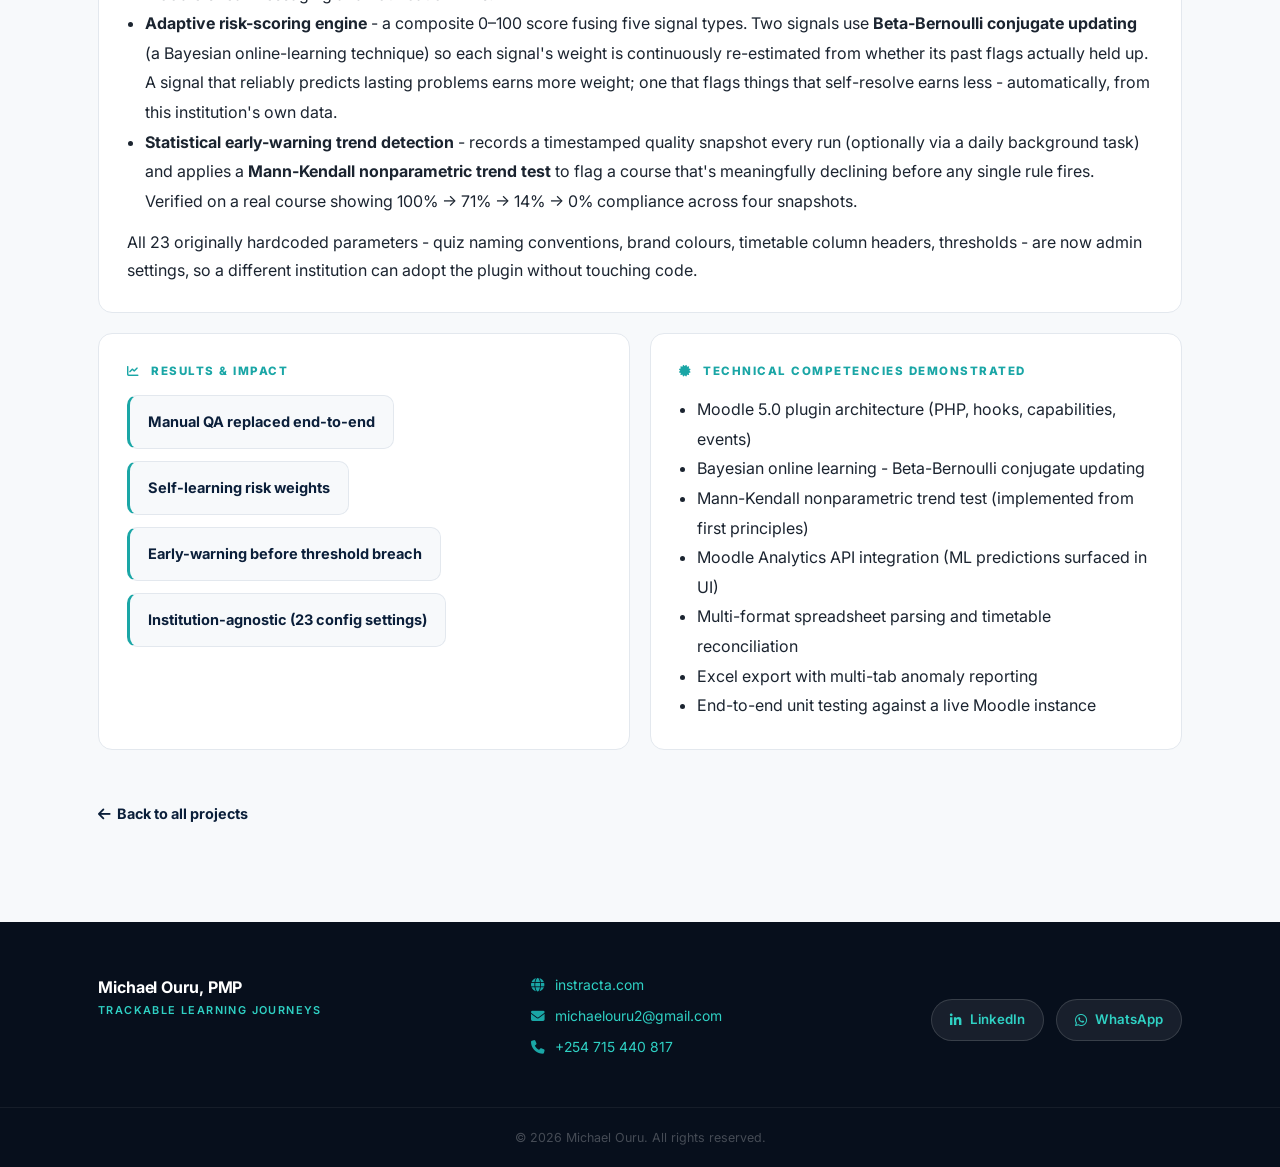
==== commit 4085dff5: "Major portfolio update: new projects, real screenshots, tools & techniques, em dash cleanup - Add Af" ====
--- a/projects/course-audit-tool.html
+++ b/projects/course-audit-tool.html
@@ -3,7 +3,7 @@
 <head>
 <meta charset="UTF-8" />
 <meta name="viewport" content="width=device-width, initial-scale=1.0" />
-<title>Course Audit Tool — Uniqualified | Michael Ouru, PMP</title>
+<title>Course Audit Tool - Uniqualified | Michael Ouru, PMP</title>
 <link rel="stylesheet" href="../styles.css" />
 <link rel="stylesheet" href="https://cdnjs.cloudflare.com/ajax/libs/font-awesome/6.5.1/css/all.min.css" integrity="sha512-DTOQO9RWCH3ppGqcWaEA1BIZOC6xxalwEsw9c2QQeAIftl+Vegovlnee1c9QX4TctnWMn13TZye+giMm8e2LwA==" crossorigin="anonymous" referrerpolicy="no-referrer" />
 </head>
@@ -33,7 +33,7 @@
   <div class="container">
     <a class="breadcrumb" href="../index.html#projects"><i class="fa-solid fa-arrow-left"></i> All Projects</a>
     <div class="case-icon"><i class="fa-solid fa-magnifying-glass-chart"></i></div>
-    <h1>Course Audit Tool — Uniqualified</h1>
+    <h1>Course Audit Tool - Uniqualified</h1>
     <p class="client-line">KCA University / Open-Source · 2026 · PHP / Moodle / MySQL</p>
     <div class="case-links">
       <a class="btn btn-primary" href="https://github.com/michaelouru-sw/uniqualified" target="_blank" rel="noopener"><i class="fa-brands fa-github"></i> View Repository</a>
@@ -47,35 +47,35 @@
 
       <div class="case-block full">
         <h2><i class="fa-solid fa-triangle-exclamation"></i> The Problem</h2>
-        <p>KCA University's Quality Assurance office was manually cross-referencing timetable spreadsheets against Moodle courses every term — checking whether each course had the right activities, the right lecturer, and evidence the term had started. The process was slow, error-prone, and entirely manual. Worse, there was no mechanism to see a problem developing before it became serious: issues only surfaced after a student or accreditation body complained.</p>
+        <p>KCA University's Quality Assurance office was manually cross-referencing timetable spreadsheets against Moodle courses every term - checking whether each course had the right activities, the right lecturer, and evidence the term had started. The process was slow, error-prone, and entirely manual. Worse, there was no mechanism to see a problem developing before it became serious: issues only surfaced after a student or accreditation body complained.</p>
       </div>
 
       <div class="case-block">
         <h2><i class="fa-solid fa-users"></i> Target Audience</h2>
-        <p>QA officers and programme coordinators running periodic course audits across a multi-faculty, multi-campus Moodle deployment — plus university leadership needing trend-level visibility into course quality over time.</p>
+        <p>QA officers and programme coordinators running periodic course audits across a multi-faculty, multi-campus Moodle deployment - plus university leadership needing trend-level visibility into course quality over time.</p>
       </div>
 
       <div class="case-block">
         <h2><i class="fa-solid fa-user-tie"></i> My Role</h2>
-        <p>Sole developer — end-to-end: architecture, backend, database design, algorithm design (including the Bayesian adaptive weighting and Mann-Kendall trend engine), Moodle API integration, testing, and documentation — verified against a live Moodle 5.0.8 instance with real data.</p>
+        <p>Sole developer - end-to-end: architecture, backend, database design, algorithm design (including the Bayesian adaptive weighting and Mann-Kendall trend engine), Moodle API integration, testing, and documentation - verified against a live Moodle 5.0.8 instance with real data.</p>
       </div>
 
       <div class="case-block full">
         <h2><i class="fa-solid fa-diagram-project"></i> Design Process &amp; Approach</h2>
-        <p>I started from the real QA workflow — not an abstraction of it — and identified three failure modes the spreadsheet approach couldn't fix: it couldn't scale, it couldn't catch trends, and it couldn't learn which quality signals actually mattered for this institution. The design process moved from that problem statement outward: data model first, then reconciliation logic, then the risk engine, then the dashboard, then admin configurability. Every layer was verified on live data before the next was built.</p>
+        <p>I started from the real QA workflow - not an abstraction of it - and identified three failure modes the spreadsheet approach couldn't fix: it couldn't scale, it couldn't catch trends, and it couldn't learn which quality signals actually mattered for this institution. The design process moved from that problem statement outward: data model first, then reconciliation logic, then the risk engine, then the dashboard, then admin configurability. Every layer was verified on live data before the next was built.</p>
       </div>
 
       <div class="case-block full">
         <h2><i class="fa-solid fa-lightbulb"></i> The Solution</h2>
         <p>A production-grade Moodle plugin (<code>local_courseaudit</code>) with five integrated capabilities:</p>
         <ul>
-          <li><strong>Multi-format timetable reconciliation</strong> — parses real institutional spreadsheets across multiple inconsistent faculty formats and matches each row against live Moodle course data, including disambiguation logic for unit codes that map to several offerings.</li>
-          <li><strong>Configurable compliance-audit dashboard</strong> — filterable, paginated view of every course's compliance against a quality template, with bulk review actions, category-scoped access for programme coordinators, and one-click Excel export including multi-tab mismatch and anomaly reports.</li>
-          <li><strong>Real Moodle Analytics (ML) integration</strong> — surfaces Moodle's native course-risk and student-dropout predictions directly on the dashboard; includes a dedicated ML Insights page and the ability to message at-risk students or bulk-email at-risk course lecturers via Moodle's real messaging and notification APIs.</li>
-          <li><strong>Adaptive risk-scoring engine</strong> — a composite 0–100 score fusing five signal types. Two signals use <strong>Beta-Bernoulli conjugate updating</strong> (a Bayesian online-learning technique) so each signal's weight is continuously re-estimated from whether its past flags actually held up. A signal that reliably predicts lasting problems earns more weight; one that flags things that self-resolve earns less — automatically, from this institution's own data.</li>
-          <li><strong>Statistical early-warning trend detection</strong> — records a timestamped quality snapshot every run (optionally via a daily background task) and applies a <strong>Mann-Kendall nonparametric trend test</strong> to flag a course that's meaningfully declining before any single rule fires. Verified on a real course showing 100% → 71% → 14% → 0% compliance across four snapshots.</li>
+          <li><strong>Multi-format timetable reconciliation</strong> - parses real institutional spreadsheets across multiple inconsistent faculty formats and matches each row against live Moodle course data, including disambiguation logic for unit codes that map to several offerings.</li>
+          <li><strong>Configurable compliance-audit dashboard</strong> - filterable, paginated view of every course's compliance against a quality template, with bulk review actions, category-scoped access for programme coordinators, and one-click Excel export including multi-tab mismatch and anomaly reports.</li>
+          <li><strong>Real Moodle Analytics (ML) integration</strong> - surfaces Moodle's native course-risk and student-dropout predictions directly on the dashboard; includes a dedicated ML Insights page and the ability to message at-risk students or bulk-email at-risk course lecturers via Moodle's real messaging and notification APIs.</li>
+          <li><strong>Adaptive risk-scoring engine</strong> - a composite 0–100 score fusing five signal types. Two signals use <strong>Beta-Bernoulli conjugate updating</strong> (a Bayesian online-learning technique) so each signal's weight is continuously re-estimated from whether its past flags actually held up. A signal that reliably predicts lasting problems earns more weight; one that flags things that self-resolve earns less - automatically, from this institution's own data.</li>
+          <li><strong>Statistical early-warning trend detection</strong> - records a timestamped quality snapshot every run (optionally via a daily background task) and applies a <strong>Mann-Kendall nonparametric trend test</strong> to flag a course that's meaningfully declining before any single rule fires. Verified on a real course showing 100% → 71% → 14% → 0% compliance across four snapshots.</li>
         </ul>
-        <p style="margin-top:12px;">All 23 originally hardcoded parameters — quiz naming conventions, brand colours, timetable column headers, thresholds — are now admin settings, so a different institution can adopt the plugin without touching code.</p>
+        <p style="margin-top:12px;">All 23 originally hardcoded parameters - quiz naming conventions, brand colours, timetable column headers, thresholds - are now admin settings, so a different institution can adopt the plugin without touching code.</p>
       </div>
 
       <div class="case-block">
@@ -92,7 +92,7 @@
         <h2><i class="fa-solid fa-certificate"></i> Technical Competencies Demonstrated</h2>
         <ul>
           <li>Moodle 5.0 plugin architecture (PHP, hooks, capabilities, events)</li>
-          <li>Bayesian online learning — Beta-Bernoulli conjugate updating</li>
+          <li>Bayesian online learning - Beta-Bernoulli conjugate updating</li>
           <li>Mann-Kendall nonparametric trend test (implemented from first principles)</li>
           <li>Moodle Analytics API integration (ML predictions surfaced in UI)</li>
           <li>Multi-format spreadsheet parsing and timetable reconciliation</li>
--- a/styles.css
+++ b/styles.css
@@ -1030,6 +1030,43 @@
   background: var(--teal-light);
   transform: translateY(-1px);
   text-decoration: none;
+}
+
+/* Project screenshot / video embed */
+.project-screenshot {
+  grid-column: 1 / -1;
+  border-radius: var(--radius);
+  overflow: hidden;
+  border: 1px solid var(--border);
+  box-shadow: var(--shadow-lg);
+  margin-top: 4px;
+}
+.project-screenshot img {
+  width: 100%;
+  height: auto;
+  display: block;
+}
+.project-screenshot .video-embed {
+  position: relative;
+  padding-bottom: 56.25%;
+  height: 0;
+  overflow: hidden;
+  background: #000;
+}
+.project-screenshot .video-embed iframe {
+  position: absolute;
+  top: 0; left: 0;
+  width: 100%; height: 100%;
+  border: 0;
+}
+.project-screenshot figcaption {
+  background: var(--paper);
+  padding: 10px 16px;
+  font-size: 0.82rem;
+  color: var(--muted);
+  display: flex;
+  align-items: center;
+  gap: 6px;
 }
 
 .back-link {
